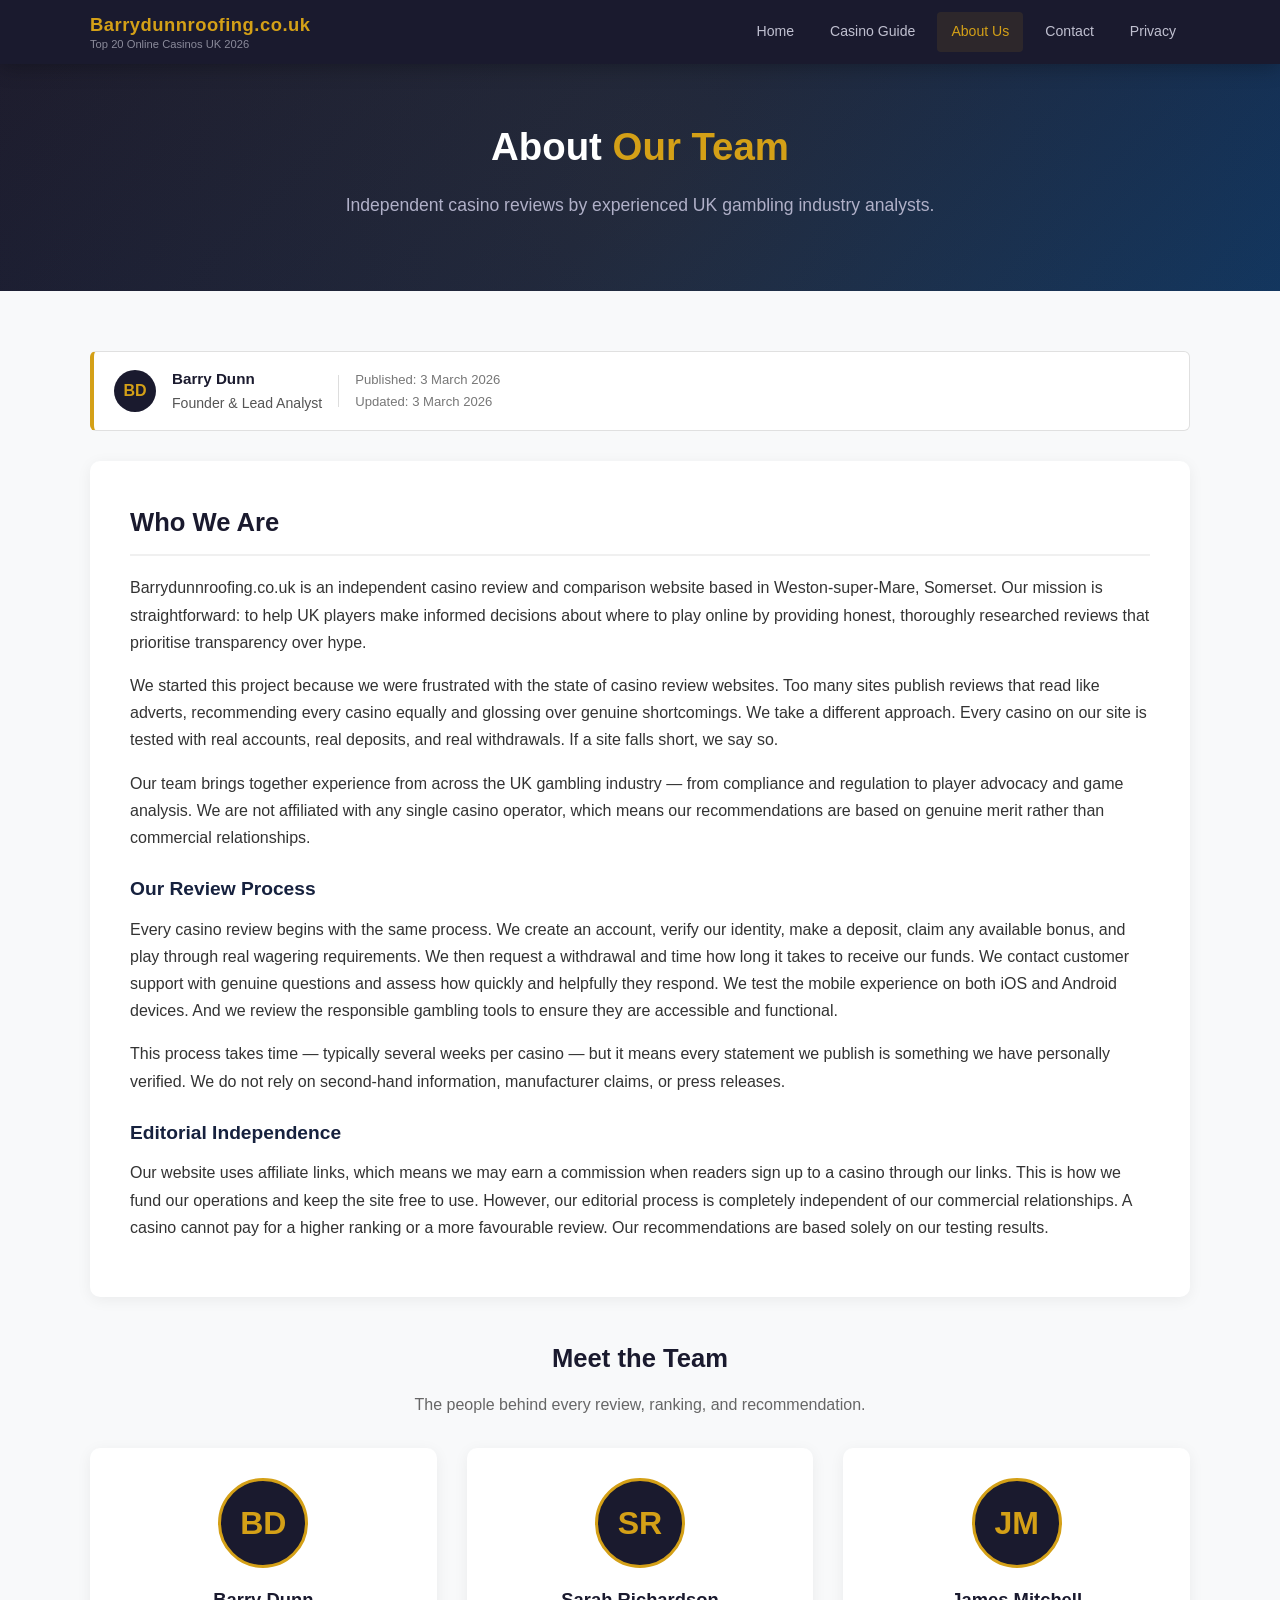
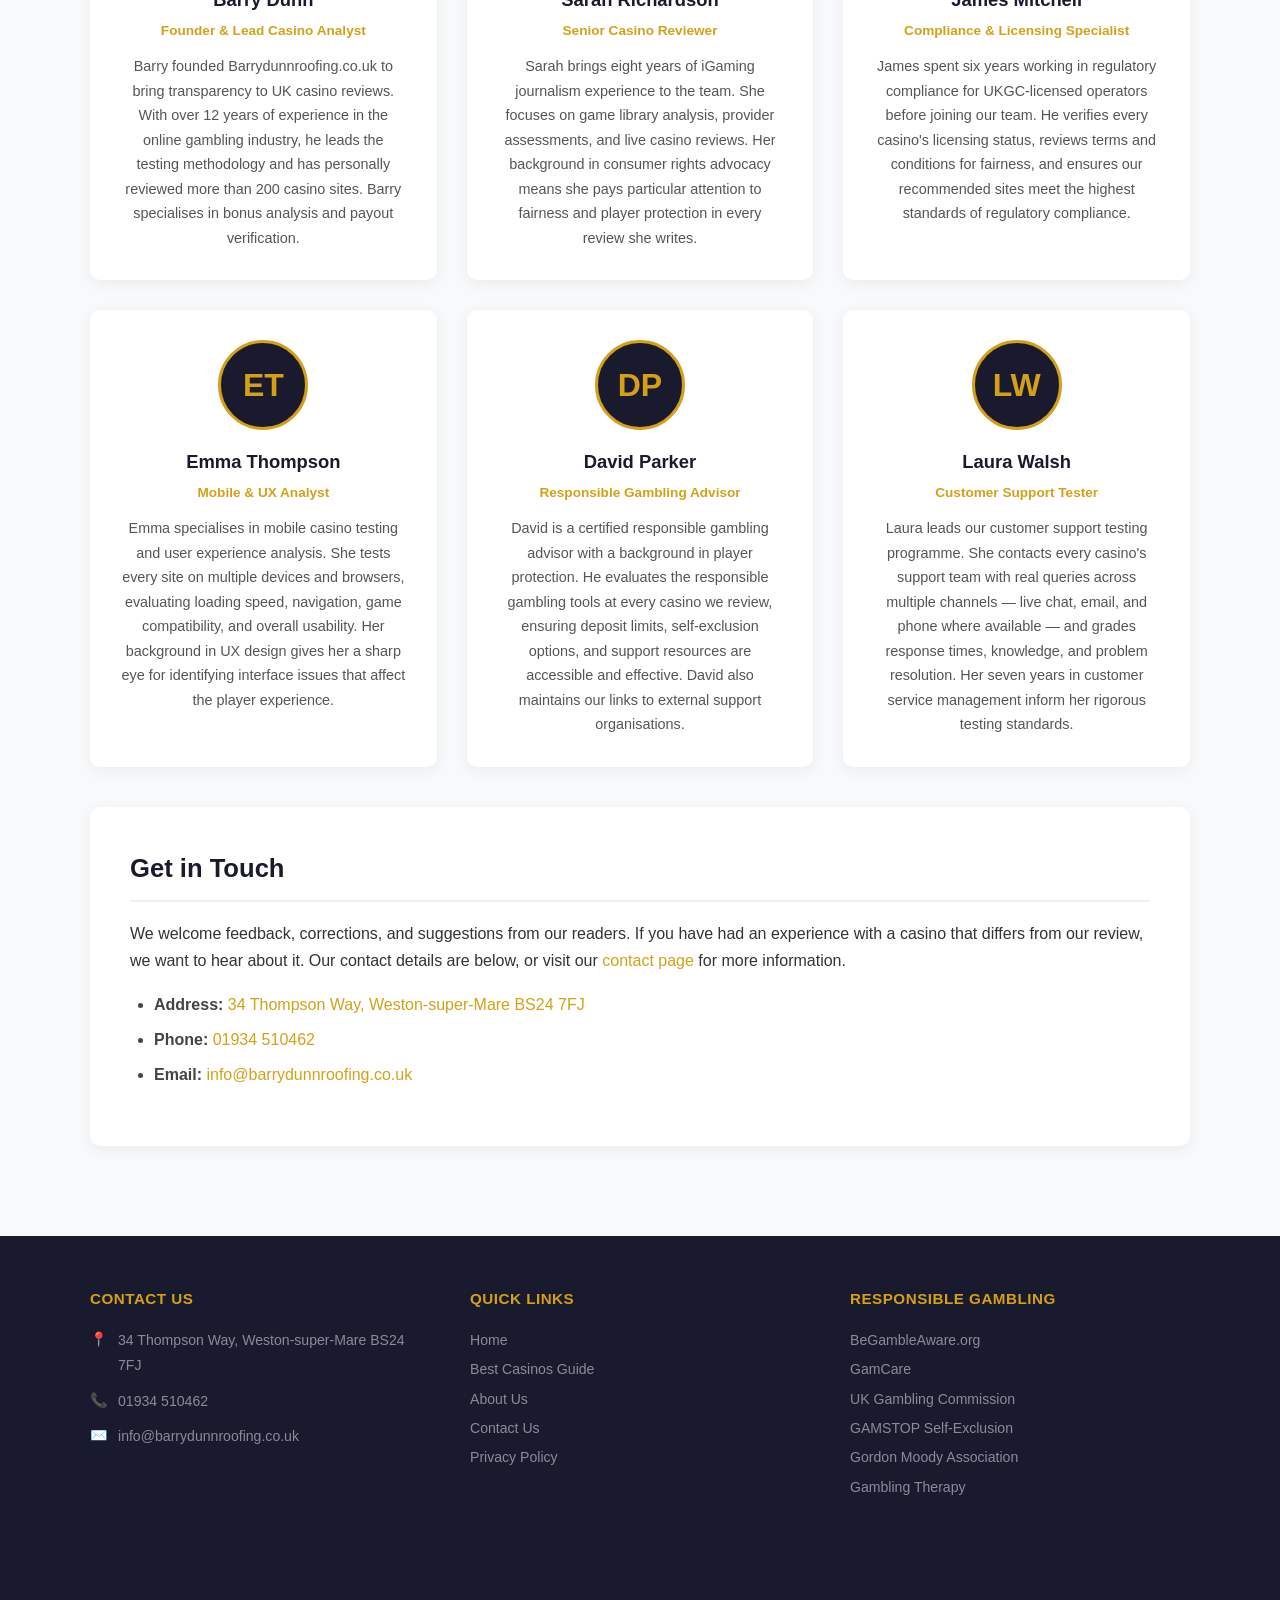
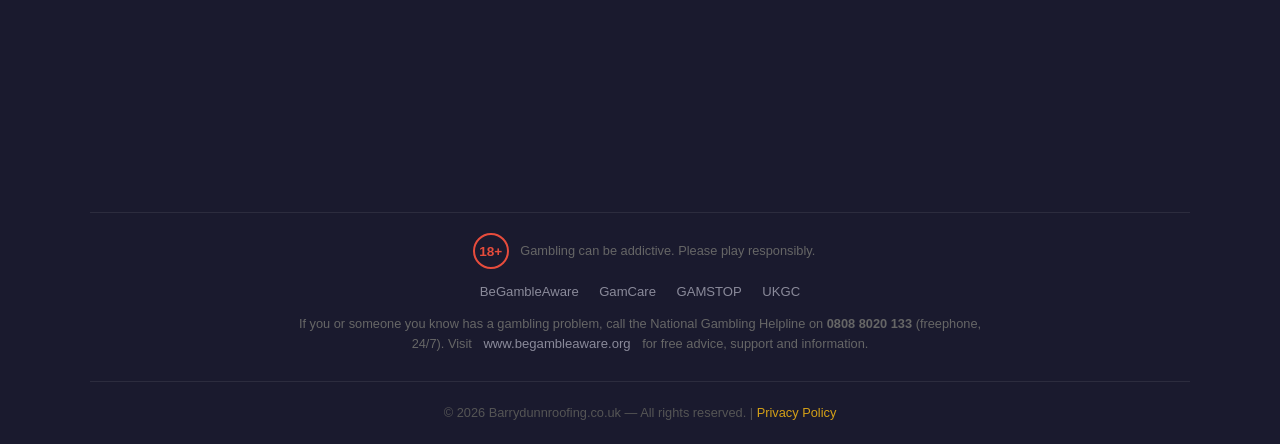
==== about-us.html @ 84cb3f4b "Add complete casino review website with 5 pages - Homepage with top 20 comparison table, 500+ words," ====
<!DOCTYPE html>
<html lang="en">
<head>
    <meta charset="UTF-8">
    <meta name="viewport" content="width=device-width, initial-scale=1.0">
    <title>About Us — Meet Our Casino Review Team | Barrydunnroofing.co.uk</title>
    <meta name="description" content="Meet the team behind Barrydunnroofing.co.uk. Our casino analysts bring years of industry experience to every review we publish.">
    <link rel="canonical" href="https://barrydunnroofing.co.uk/about-us">
    <link rel="stylesheet" href="style.css">
    <meta property="article:published_time" content="2026-03-03">
    <meta property="article:modified_time" content="2026-03-03">
    <script type="application/ld+json">
    {
        "@context": "https://schema.org",
        "@type": "AboutPage",
        "name": "About Us",
        "datePublished": "2026-03-03",
        "dateModified": "2026-03-03",
        "publisher": {
            "@type": "Organization",
            "name": "Barrydunnroofing.co.uk",
            "url": "https://barrydunnroofing.co.uk"
        }
    }
    </script>
</head>
<body>

<!-- HEADER -->
<header class="site-header">
    <nav class="nav-wrapper">
        <a href="/" class="logo">Barrydunnroofing.co.uk <span>Top 20 Online Casinos UK 2026</span></a>
        <button class="nav-toggle" aria-label="Toggle navigation" onclick="document.querySelector('.nav-menu').classList.toggle('open')">
            <span></span><span></span><span></span>
        </button>
        <div class="nav-menu">
            <a href="/">Home</a>
            <a href="/best-casinos-guide">Casino Guide</a>
            <a href="/about-us" class="active">About Us</a>
            <a href="/contact-us">Contact</a>
            <a href="/privacy-policy">Privacy</a>
        </div>
    </nav>
</header>

<!-- HERO -->
<section class="hero" style="padding:50px 0 40px">
    <div class="container">
        <h1>About <span class="gold">Our Team</span></h1>
        <p>Independent casino reviews by experienced UK gambling industry analysts.</p>
    </div>
</section>

<!-- MAIN -->
<main class="section">
    <div class="container">

        <div class="meta-box">
            <div class="meta-avatar">BD</div>
            <div class="meta-info">
                <strong>Barry Dunn</strong>
                Founder & Lead Analyst
            </div>
            <div class="meta-divider"></div>
            <div class="meta-date">
                <span>Published: 3 March 2026</span>
                <span>Updated: 3 March 2026</span>
            </div>
        </div>

        <div class="content-section">
            <h2>Who We Are</h2>
            <p>Barrydunnroofing.co.uk is an independent casino review and comparison website based in Weston-super-Mare, Somerset. Our mission is straightforward: to help UK players make informed decisions about where to play online by providing honest, thoroughly researched reviews that prioritise transparency over hype.</p>

            <p>We started this project because we were frustrated with the state of casino review websites. Too many sites publish reviews that read like adverts, recommending every casino equally and glossing over genuine shortcomings. We take a different approach. Every casino on our site is tested with real accounts, real deposits, and real withdrawals. If a site falls short, we say so.</p>

            <p>Our team brings together experience from across the UK gambling industry — from compliance and regulation to player advocacy and game analysis. We are not affiliated with any single casino operator, which means our recommendations are based on genuine merit rather than commercial relationships.</p>

            <h3>Our Review Process</h3>
            <p>Every casino review begins with the same process. We create an account, verify our identity, make a deposit, claim any available bonus, and play through real wagering requirements. We then request a withdrawal and time how long it takes to receive our funds. We contact customer support with genuine questions and assess how quickly and helpfully they respond. We test the mobile experience on both iOS and Android devices. And we review the responsible gambling tools to ensure they are accessible and functional.</p>

            <p>This process takes time — typically several weeks per casino — but it means every statement we publish is something we have personally verified. We do not rely on second-hand information, manufacturer claims, or press releases.</p>

            <h3>Editorial Independence</h3>
            <p>Our website uses affiliate links, which means we may earn a commission when readers sign up to a casino through our links. This is how we fund our operations and keep the site free to use. However, our editorial process is completely independent of our commercial relationships. A casino cannot pay for a higher ranking or a more favourable review. Our recommendations are based solely on our testing results.</p>
        </div>

        <h2 class="text-center" style="margin:40px 0 10px;font-size:1.6rem;">Meet the Team</h2>
        <p class="text-center" style="color:#666;margin-bottom:30px;">The people behind every review, ranking, and recommendation.</p>

        <div class="author-grid">
            <div class="author-card">
                <div class="author-avatar">BD</div>
                <h3>Barry Dunn</h3>
                <div class="role">Founder & Lead Casino Analyst</div>
                <p>Barry founded Barrydunnroofing.co.uk to bring transparency to UK casino reviews. With over 12 years of experience in the online gambling industry, he leads the testing methodology and has personally reviewed more than 200 casino sites. Barry specialises in bonus analysis and payout verification.</p>
            </div>
            <div class="author-card">
                <div class="author-avatar">SR</div>
                <h3>Sarah Richardson</h3>
                <div class="role">Senior Casino Reviewer</div>
                <p>Sarah brings eight years of iGaming journalism experience to the team. She focuses on game library analysis, provider assessments, and live casino reviews. Her background in consumer rights advocacy means she pays particular attention to fairness and player protection in every review she writes.</p>
            </div>
            <div class="author-card">
                <div class="author-avatar">JM</div>
                <h3>James Mitchell</h3>
                <div class="role">Compliance & Licensing Specialist</div>
                <p>James spent six years working in regulatory compliance for UKGC-licensed operators before joining our team. He verifies every casino's licensing status, reviews terms and conditions for fairness, and ensures our recommended sites meet the highest standards of regulatory compliance.</p>
            </div>
            <div class="author-card">
                <div class="author-avatar">ET</div>
                <h3>Emma Thompson</h3>
                <div class="role">Mobile & UX Analyst</div>
                <p>Emma specialises in mobile casino testing and user experience analysis. She tests every site on multiple devices and browsers, evaluating loading speed, navigation, game compatibility, and overall usability. Her background in UX design gives her a sharp eye for identifying interface issues that affect the player experience.</p>
            </div>
            <div class="author-card">
                <div class="author-avatar">DP</div>
                <h3>David Parker</h3>
                <div class="role">Responsible Gambling Advisor</div>
                <p>David is a certified responsible gambling advisor with a background in player protection. He evaluates the responsible gambling tools at every casino we review, ensuring deposit limits, self-exclusion options, and support resources are accessible and effective. David also maintains our links to external support organisations.</p>
            </div>
            <div class="author-card">
                <div class="author-avatar">LW</div>
                <h3>Laura Walsh</h3>
                <div class="role">Customer Support Tester</div>
                <p>Laura leads our customer support testing programme. She contacts every casino's support team with real queries across multiple channels — live chat, email, and phone where available — and grades response times, knowledge, and problem resolution. Her seven years in customer service management inform her rigorous testing standards.</p>
            </div>
        </div>

        <div class="content-section" style="margin-top:40px">
            <h2>Get in Touch</h2>
            <p>We welcome feedback, corrections, and suggestions from our readers. If you have had an experience with a casino that differs from our review, we want to hear about it. Our contact details are below, or visit our <a href="/contact-us">contact page</a> for more information.</p>
            <ul>
                <li><strong>Address:</strong> <a href="https://maps.app.goo.gl/gfs29KmWDo6RqDei9" target="_blank" rel="noopener">34 Thompson Way, Weston-super-Mare BS24 7FJ</a></li>
                <li><strong>Phone:</strong> <a href="tel:01934510462">01934 510462</a></li>
                <li><strong>Email:</strong> <a href="mailto:info@barrydunnroofing.co.uk">info@barrydunnroofing.co.uk</a></li>
            </ul>
        </div>

    </div>
</main>

<!-- FOOTER -->
<footer class="site-footer">
    <div class="container">
        <div class="footer-grid">
            <div class="footer-col">
                <h4>Contact Us</h4>
                <div class="footer-contact-item">
                    <span>📍</span>
                    <a href="https://maps.app.goo.gl/gfs29KmWDo6RqDei9" target="_blank" rel="noopener">34 Thompson Way, Weston-super-Mare BS24 7FJ</a>
                </div>
                <div class="footer-contact-item">
                    <span>📞</span>
                    <a href="tel:01934510462">01934 510462</a>
                </div>
                <div class="footer-contact-item">
                    <span>✉️</span>
                    <a href="mailto:info@barrydunnroofing.co.uk">info@barrydunnroofing.co.uk</a>
                </div>
            </div>
            <div class="footer-col">
                <h4>Quick Links</h4>
                <ul>
                    <li><a href="/">Home</a></li>
                    <li><a href="/best-casinos-guide">Best Casinos Guide</a></li>
                    <li><a href="/about-us">About Us</a></li>
                    <li><a href="/contact-us">Contact Us</a></li>
                    <li><a href="/privacy-policy">Privacy Policy</a></li>
                </ul>
            </div>
            <div class="footer-col">
                <h4>Responsible Gambling</h4>
                <ul>
                    <li><a href="https://www.begambleaware.org" target="_blank" rel="noopener">BeGambleAware.org</a></li>
                    <li><a href="https://www.gamcare.org.uk" target="_blank" rel="noopener">GamCare</a></li>
                    <li><a href="https://www.gamblingcommission.gov.uk" target="_blank" rel="noopener">UK Gambling Commission</a></li>
                    <li><a href="https://www.gamstop.co.uk" target="_blank" rel="noopener">GAMSTOP Self-Exclusion</a></li>
                    <li><a href="https://www.gordonmoody.org.uk" target="_blank" rel="noopener">Gordon Moody Association</a></li>
                    <li><a href="https://www.gamblingtherapy.org" target="_blank" rel="noopener">Gambling Therapy</a></li>
                </ul>
            </div>
        </div>
        <div class="footer-map">
            <iframe src="https://www.google.com/maps/embed?pb=!1m18!1m12!1m3!1d2472.449737532498!2d-2.957493!3d51.346600!2m3!1f0!2f0!3f0!3m2!1i1024!2i768!4f13.1!3m3!1m2!1s0x49d877e92ad5d57d%3A0xc52e2cadb00f358c!2s34%20Thompson%20Way%2C%20Weston-super-Mare%20BS24%207FJ!5e0!3m2!1sen!2suk!4v1709500000000!5m2!1sen!2suk" allowfullscreen="" loading="lazy" referrerpolicy="no-referrer-when-downgrade"></iframe>
        </div>
        <div class="footer-responsible">
            <p><span class="eighteen-plus">18+</span> Gambling can be addictive. Please play responsibly.</p>
            <a href="https://www.begambleaware.org" target="_blank" rel="noopener">BeGambleAware</a>
            <a href="https://www.gamcare.org.uk" target="_blank" rel="noopener">GamCare</a>
            <a href="https://www.gamstop.co.uk" target="_blank" rel="noopener">GAMSTOP</a>
            <a href="https://www.gamblingcommission.gov.uk" target="_blank" rel="noopener">UKGC</a>
            <p class="gamble-aware-text">If you or someone you know has a gambling problem, call the National Gambling Helpline on <strong>0808 8020 133</strong> (freephone, 24/7). Visit <a href="https://www.begambleaware.org" target="_blank" rel="noopener">www.begambleaware.org</a> for free advice, support and information.</p>
        </div>
        <div class="footer-bottom">
            <p>&copy; 2026 Barrydunnroofing.co.uk — All rights reserved. | <a href="/privacy-policy">Privacy Policy</a></p>
        </div>
    </div>
</footer>

</body>
</html>
---- style.css ----
/* ===== RESET & BASE ===== */
*,*::before,*::after{box-sizing:border-box;margin:0;padding:0}
html{scroll-behavior:smooth}
body{font-family:'Segoe UI',Roboto,Helvetica,Arial,sans-serif;color:#1a1a2e;background:#f8f9fa;line-height:1.7}
a{color:#d4a017;text-decoration:none;transition:color .2s}
a:hover{color:#b8860b}
img{max-width:100%;display:block}
ul{list-style:none}

/* ===== UTILITY ===== */
.container{max-width:1140px;margin:0 auto;padding:0 20px}
.section{padding:60px 0}
.text-center{text-align:center}
.btn{display:inline-block;padding:12px 28px;border-radius:6px;font-weight:700;font-size:.95rem;transition:all .25s;cursor:pointer;border:none}
.btn-primary{background:linear-gradient(135deg,#d4a017,#b8860b);color:#fff}
.btn-primary:hover{background:linear-gradient(135deg,#b8860b,#8b6914);color:#fff;transform:translateY(-2px);box-shadow:0 4px 15px rgba(212,160,23,.4)}
.btn-secondary{background:#1a1a2e;color:#fff}
.btn-secondary:hover{background:#16213e;color:#d4a017;transform:translateY(-2px)}

/* ===== HEADER / NAV ===== */
.site-header{background:#1a1a2e;padding:0;position:sticky;top:0;z-index:1000;box-shadow:0 2px 20px rgba(0,0,0,.3)}
.nav-wrapper{display:flex;align-items:center;justify-content:space-between;padding:12px 20px;max-width:1140px;margin:0 auto}
.logo{font-size:1.15rem;font-weight:800;color:#d4a017;letter-spacing:.5px;line-height:1.3}
.logo span{display:block;font-size:.7rem;color:#8a8a9a;font-weight:400;letter-spacing:0}
.nav-toggle{display:none;background:none;border:none;cursor:pointer;padding:8px}
.nav-toggle span{display:block;width:26px;height:3px;background:#d4a017;margin:5px 0;border-radius:2px;transition:all .3s}
.nav-menu{display:flex;gap:8px;align-items:center}
.nav-menu a{color:#c0c0d0;font-size:.88rem;font-weight:500;padding:8px 14px;border-radius:4px;transition:all .2s}
.nav-menu a:hover,.nav-menu a.active{color:#d4a017;background:rgba(212,160,23,.1)}

/* ===== HERO ===== */
.hero{background:linear-gradient(135deg,#1a1a2e 0%,#16213e 50%,#0f3460 100%);color:#fff;padding:70px 0 60px;text-align:center;position:relative;overflow:hidden}
.hero::before{content:'';position:absolute;top:-50%;left:-50%;width:200%;height:200%;background:radial-gradient(circle,rgba(212,160,23,.07) 0%,transparent 70%);animation:pulse 8s ease-in-out infinite}
@keyframes pulse{0%,100%{transform:scale(1)}50%{transform:scale(1.05)}}
.hero h1{font-size:2.4rem;font-weight:800;margin-bottom:12px;position:relative}
.hero h1 .gold{color:#d4a017}
.hero p{font-size:1.1rem;color:#b0b0c8;max-width:700px;margin:0 auto 30px;position:relative}
.hero-badges{display:flex;gap:16px;justify-content:center;flex-wrap:wrap;margin-bottom:30px;position:relative}
.hero-badge{background:rgba(255,255,255,.08);border:1px solid rgba(212,160,23,.25);padding:8px 18px;border-radius:30px;font-size:.82rem;color:#d4a017}

/* ===== META BOX ===== */
.meta-box{display:flex;align-items:center;gap:16px;background:#fff;border:1px solid #e0e0e0;border-left:4px solid #d4a017;border-radius:6px;padding:14px 20px;margin-bottom:30px;flex-wrap:wrap}
.meta-avatar{width:42px;height:42px;border-radius:50%;background:#1a1a2e;color:#d4a017;display:flex;align-items:center;justify-content:center;font-weight:700;font-size:1rem;flex-shrink:0}
.meta-info{font-size:.88rem;color:#555}
.meta-info strong{color:#1a1a2e;display:block;font-size:.95rem}
.meta-divider{width:1px;height:32px;background:#ddd}
.meta-date{font-size:.82rem;color:#777}
.meta-date span{display:block}

/* ===== COMPARISON TABLE ===== */
.table-wrapper{overflow-x:auto;margin:30px 0;border-radius:10px;box-shadow:0 4px 20px rgba(0,0,0,.08)}
.casino-table{width:100%;border-collapse:collapse;background:#fff;min-width:700px}
.casino-table thead{background:#1a1a2e}
.casino-table th{color:#d4a017;font-size:.82rem;font-weight:600;padding:14px 16px;text-align:left;text-transform:uppercase;letter-spacing:.5px}
.casino-table td{padding:14px 16px;border-bottom:1px solid #f0f0f0;font-size:.9rem;vertical-align:middle}
.casino-table tr.clickable-row{cursor:pointer;transition:all .2s}
.casino-table tr.clickable-row:hover{background:rgba(212,160,23,.06);transform:scale(1.005)}
.casino-rank{display:inline-flex;align-items:center;justify-content:center;width:30px;height:30px;border-radius:50%;background:#d4a017;color:#fff;font-weight:700;font-size:.85rem}
.casino-rank.top3{background:linear-gradient(135deg,#d4a017,#b8860b);box-shadow:0 2px 8px rgba(212,160,23,.4)}
.casino-name{font-weight:700;color:#1a1a2e}
.casino-bonus{color:#16213e;font-weight:600}
.casino-rating{color:#d4a017;font-weight:700}
.casino-badge{display:inline-block;padding:3px 10px;border-radius:20px;font-size:.72rem;font-weight:600;margin-left:6px}
.badge-new{background:rgba(46,204,113,.15);color:#27ae60}
.badge-hot{background:rgba(231,76,60,.15);color:#e74c3c}
.badge-top{background:rgba(212,160,23,.15);color:#b8860b}
.visit-btn{display:inline-block;background:linear-gradient(135deg,#d4a017,#b8860b);color:#fff;padding:7px 18px;border-radius:5px;font-size:.82rem;font-weight:600;transition:all .2s}
.visit-btn:hover{color:#fff;transform:translateY(-1px);box-shadow:0 3px 10px rgba(212,160,23,.35)}

/* ===== MOBILE CARDS (for comparison table) ===== */
.casino-cards{display:none}
.casino-card{background:#fff;border-radius:10px;box-shadow:0 3px 15px rgba(0,0,0,.08);padding:22px;margin-bottom:16px;border-left:4px solid #d4a017;cursor:pointer;transition:all .2s;text-decoration:none;display:block;color:inherit}
.casino-card:hover{transform:translateY(-2px);box-shadow:0 6px 25px rgba(0,0,0,.12);color:inherit}
.casino-card-header{display:flex;align-items:center;gap:12px;margin-bottom:12px}
.casino-card-body{display:grid;grid-template-columns:1fr 1fr;gap:8px;margin-bottom:14px}
.casino-card-body .card-detail{font-size:.85rem;color:#555}
.casino-card-body .card-detail strong{display:block;color:#1a1a2e;font-size:.9rem}
.casino-card .visit-btn{width:100%;text-align:center;display:block;padding:10px}

/* ===== CONTENT SECTIONS ===== */
.content-section{background:#fff;border-radius:10px;box-shadow:0 3px 15px rgba(0,0,0,.06);padding:40px;margin-bottom:30px}
.content-section h2{font-size:1.6rem;color:#1a1a2e;margin-bottom:18px;padding-bottom:10px;border-bottom:2px solid #f0f0f0}
.content-section h3{font-size:1.2rem;color:#16213e;margin:22px 0 10px}
.content-section p{margin-bottom:16px;color:#333}
.content-section ul,.content-section ol{margin:12px 0 18px 24px;list-style:disc}
.content-section ol{list-style:decimal}
.content-section li{margin-bottom:8px;color:#444}

/* ===== REVIEW CARDS ===== */
.review-card{background:#fff;border:1px solid #e8e8e8;border-radius:10px;padding:30px;margin-bottom:24px;transition:all .2s}
.review-card:hover{box-shadow:0 6px 25px rgba(0,0,0,.1)}
.review-card-header{display:flex;align-items:center;justify-content:space-between;margin-bottom:16px;flex-wrap:wrap;gap:12px}
.review-card h3{font-size:1.3rem;color:#1a1a2e;margin:0}
.review-card .rating-stars{color:#d4a017;font-size:1.1rem}
.review-card .bonus-highlight{background:linear-gradient(135deg,rgba(212,160,23,.1),rgba(184,134,11,.1));border:1px solid rgba(212,160,23,.3);border-radius:8px;padding:14px 18px;margin-bottom:16px;font-weight:600;color:#8b6914}
.review-card .pros-cons{display:grid;grid-template-columns:1fr 1fr;gap:20px;margin:16px 0}
.review-card .pros h4{color:#27ae60}
.review-card .cons h4{color:#e74c3c}
.review-card .pros ul,.review-card .cons ul{margin:8px 0 0 18px;list-style:disc}
.review-card .pros li{color:#2d8a56}
.review-card .cons li{color:#c0392b}

/* ===== ABOUT PAGE ===== */
.author-grid{display:grid;grid-template-columns:repeat(auto-fit,minmax(280px,1fr));gap:30px;margin-top:30px}
.author-card{background:#fff;border-radius:10px;box-shadow:0 3px 15px rgba(0,0,0,.06);padding:30px;text-align:center;transition:all .2s}
.author-card:hover{transform:translateY(-4px);box-shadow:0 8px 30px rgba(0,0,0,.1)}
.author-avatar{width:90px;height:90px;border-radius:50%;background:#1a1a2e;color:#d4a017;display:flex;align-items:center;justify-content:center;font-size:2rem;font-weight:700;margin:0 auto 16px;border:3px solid #d4a017}
.author-card h3{font-size:1.15rem;color:#1a1a2e;margin-bottom:4px}
.author-card .role{font-size:.85rem;color:#d4a017;font-weight:600;margin-bottom:12px}
.author-card p{font-size:.9rem;color:#555}

/* ===== CONTACT PAGE ===== */
.contact-grid{display:grid;grid-template-columns:1fr 1fr;gap:40px;margin-top:30px}
.contact-info-card{background:#fff;border-radius:10px;box-shadow:0 3px 15px rgba(0,0,0,.06);padding:30px}
.contact-info-card h3{margin-bottom:20px;color:#1a1a2e}
.contact-item{display:flex;align-items:flex-start;gap:14px;margin-bottom:20px}
.contact-icon{width:44px;height:44px;border-radius:50%;background:rgba(212,160,23,.1);color:#d4a017;display:flex;align-items:center;justify-content:center;font-size:1.2rem;flex-shrink:0}
.contact-item-text{font-size:.92rem;color:#555}
.contact-item-text strong{display:block;color:#1a1a2e;margin-bottom:2px}
.contact-item-text a{color:#d4a017}
.contact-map{border-radius:10px;overflow:hidden;box-shadow:0 3px 15px rgba(0,0,0,.06)}
.contact-map iframe{width:100%;height:100%;min-height:350px;border:0}

/* ===== PRIVACY / LEGAL ===== */
.legal-content{background:#fff;border-radius:10px;box-shadow:0 3px 15px rgba(0,0,0,.06);padding:40px;margin-bottom:30px}
.legal-content h2{font-size:1.4rem;margin:30px 0 12px;color:#1a1a2e}
.legal-content h3{font-size:1.15rem;margin:22px 0 8px;color:#16213e}
.legal-content p{color:#444;margin-bottom:14px}
.legal-content ul{margin:10px 0 18px 24px;list-style:disc}
.legal-content li{margin-bottom:6px;color:#555}

/* ===== FOOTER ===== */
.site-footer{background:#1a1a2e;color:#b0b0c8;padding:50px 0 0}
.footer-grid{display:grid;grid-template-columns:1fr 1fr 1fr;gap:40px;margin-bottom:40px}
.footer-col h4{color:#d4a017;font-size:.95rem;margin-bottom:16px;text-transform:uppercase;letter-spacing:.5px}
.footer-col p,.footer-col li,.footer-col a{font-size:.88rem;color:#8a8a9a;line-height:1.8}
.footer-col a:hover{color:#d4a017}
.footer-col ul{list-style:none}
.footer-col li{margin-bottom:4px}
.footer-contact-item{display:flex;align-items:flex-start;gap:10px;margin-bottom:10px;font-size:.88rem;color:#8a8a9a}
.footer-contact-item a{color:#8a8a9a}
.footer-contact-item a:hover{color:#d4a017}
.footer-map{border-radius:8px;overflow:hidden;margin-bottom:40px}
.footer-map iframe{width:100%;height:220px;border:0;filter:grayscale(.3);transition:filter .3s}
.footer-map:hover iframe{filter:grayscale(0)}
.footer-responsible{border-top:1px solid rgba(255,255,255,.08);padding:20px 0;text-align:center}
.footer-responsible p{font-size:.8rem;color:#666;margin-bottom:8px}
.footer-responsible a{color:#8a8a9a;margin:0 8px;font-size:.82rem}
.footer-responsible a:hover{color:#d4a017}
.footer-bottom{border-top:1px solid rgba(255,255,255,.08);padding:20px 0;text-align:center}
.footer-bottom p{font-size:.8rem;color:#555}
.eighteen-plus{display:inline-flex;align-items:center;justify-content:center;width:36px;height:36px;border-radius:50%;border:2px solid #e74c3c;color:#e74c3c;font-weight:800;font-size:.85rem;margin:0 8px}
.gamble-aware-text{font-size:.78rem;color:#777;max-width:700px;margin:10px auto 0;line-height:1.5}

/* ===== RESPONSIVE ===== */
@media(max-width:900px){
  .footer-grid{grid-template-columns:1fr}
  .contact-grid{grid-template-columns:1fr}
  .review-card .pros-cons{grid-template-columns:1fr}
}
@media(max-width:768px){
  .nav-toggle{display:block}
  .nav-menu{display:none;flex-direction:column;position:absolute;top:100%;left:0;right:0;background:#1a1a2e;padding:16px;gap:4px;border-top:1px solid rgba(255,255,255,.08)}
  .nav-menu.open{display:flex}
  .nav-menu a{padding:12px 16px;width:100%}
  .hero h1{font-size:1.7rem}
  .hero p{font-size:.95rem}
  .content-section{padding:24px}
  /* Table to cards */
  .table-wrapper{display:none}
  .casino-cards{display:block}
  .meta-box{flex-direction:column;align-items:flex-start;gap:10px}
  .meta-divider{display:none}
}
@media(max-width:480px){
  .hero{padding:50px 0 40px}
  .hero h1{font-size:1.45rem}
  .casino-card-body{grid-template-columns:1fr}
  .hero-badges{flex-direction:column;align-items:center}
}
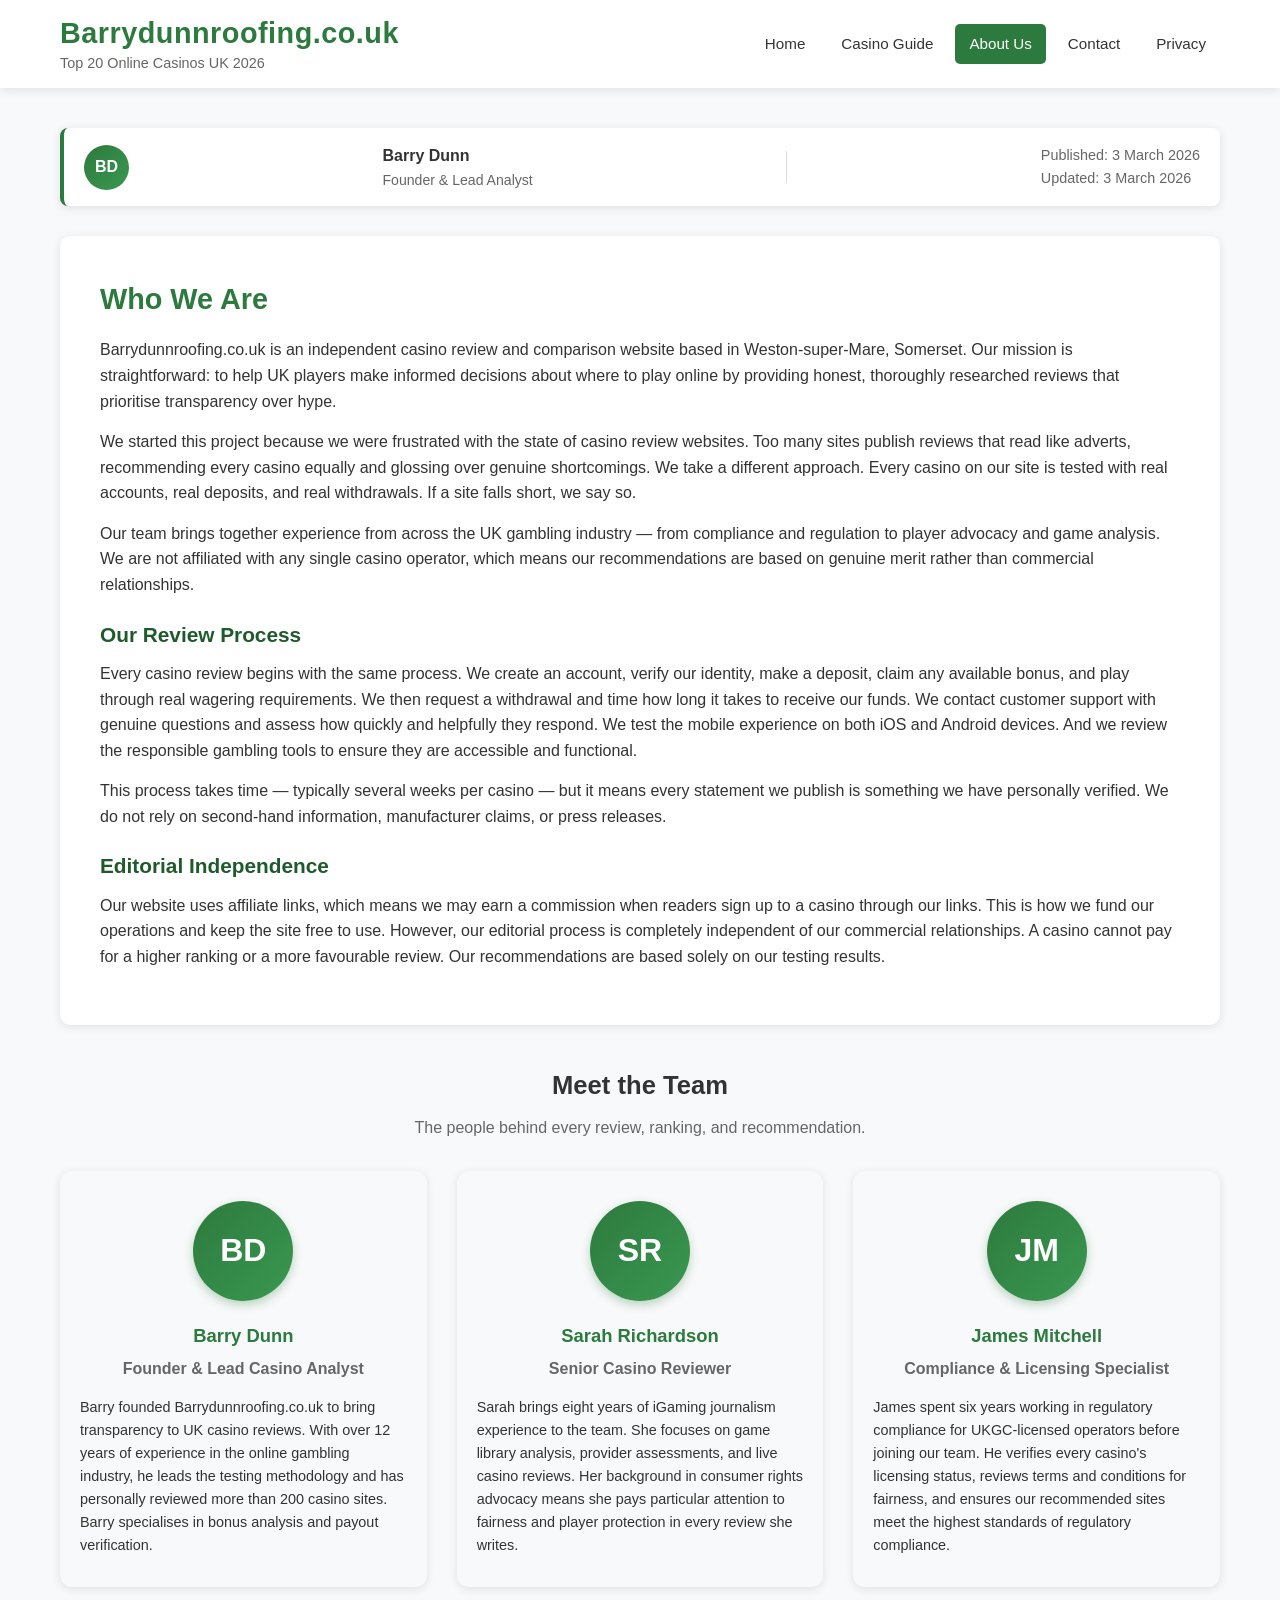
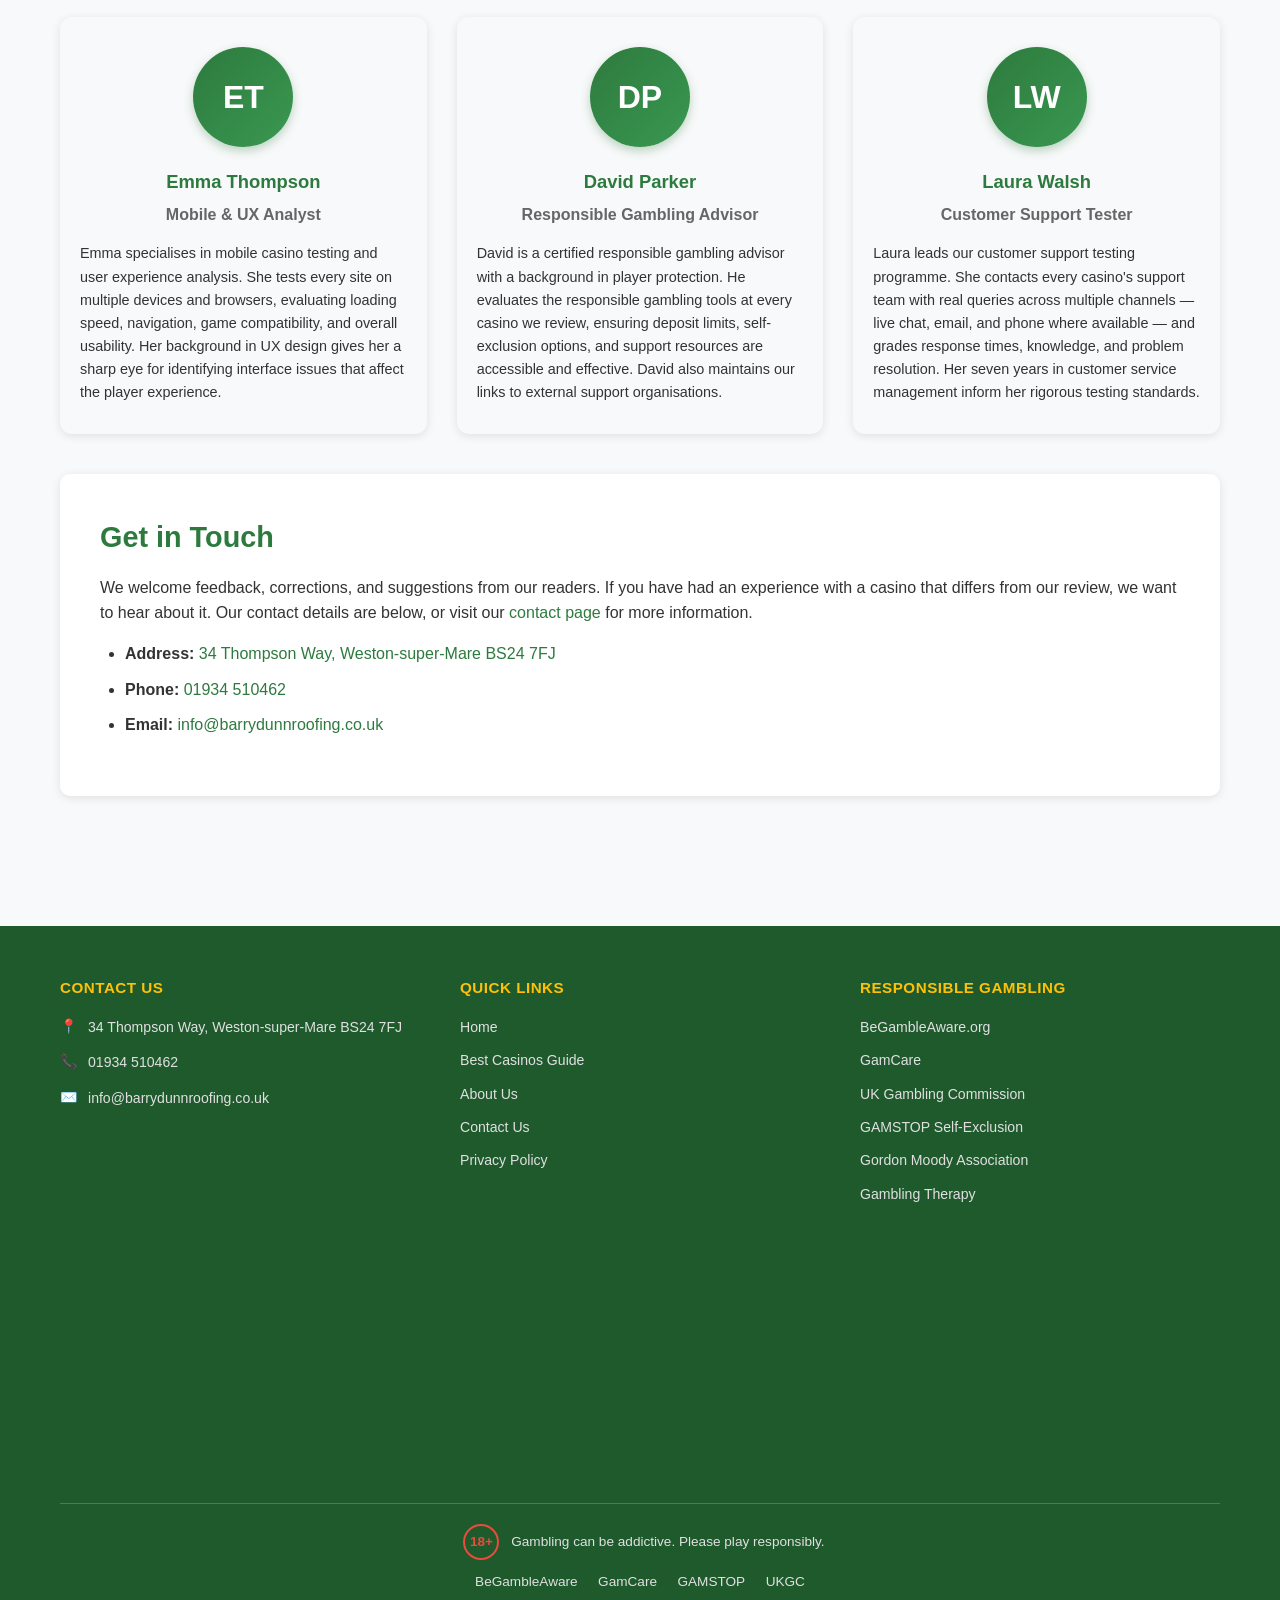
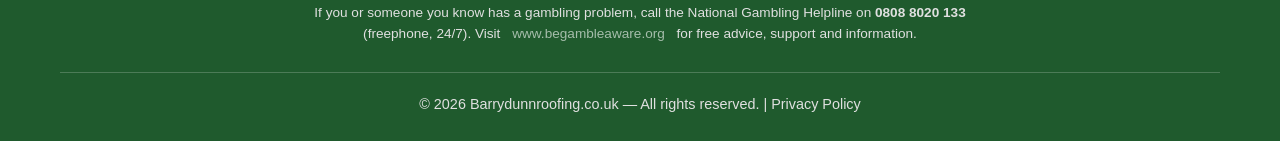
==== commit 4ec46216: "Remove hero section from all pages Deleted the hero banner section from index.html, about-us.html, c" ====
--- a/about-us.html
+++ b/about-us.html
@@ -42,14 +42,6 @@
         </div>
     </nav>
 </header>
-
-<!-- HERO -->
-<section class="hero" style="padding:50px 0 40px">
-    <div class="container">
-        <h1>About <span class="gold">Our Team</span></h1>
-        <p>Independent casino reviews by experienced UK gambling industry analysts.</p>
-    </div>
-</section>
 
 <!-- MAIN -->
 <main class="section">
--- a/style.css
+++ b/style.css
@@ -1,180 +1,1054 @@
-/* ===== RESET & BASE ===== */
-*,*::before,*::after{box-sizing:border-box;margin:0;padding:0}
-html{scroll-behavior:smooth}
-body{font-family:'Segoe UI',Roboto,Helvetica,Arial,sans-serif;color:#1a1a2e;background:#f8f9fa;line-height:1.7}
-a{color:#d4a017;text-decoration:none;transition:color .2s}
-a:hover{color:#b8860b}
-img{max-width:100%;display:block}
-ul{list-style:none}
-
-/* ===== UTILITY ===== */
-.container{max-width:1140px;margin:0 auto;padding:0 20px}
-.section{padding:60px 0}
-.text-center{text-align:center}
-.btn{display:inline-block;padding:12px 28px;border-radius:6px;font-weight:700;font-size:.95rem;transition:all .25s;cursor:pointer;border:none}
-.btn-primary{background:linear-gradient(135deg,#d4a017,#b8860b);color:#fff}
-.btn-primary:hover{background:linear-gradient(135deg,#b8860b,#8b6914);color:#fff;transform:translateY(-2px);box-shadow:0 4px 15px rgba(212,160,23,.4)}
-.btn-secondary{background:#1a1a2e;color:#fff}
-.btn-secondary:hover{background:#16213e;color:#d4a017;transform:translateY(-2px)}
-
-/* ===== HEADER / NAV ===== */
-.site-header{background:#1a1a2e;padding:0;position:sticky;top:0;z-index:1000;box-shadow:0 2px 20px rgba(0,0,0,.3)}
-.nav-wrapper{display:flex;align-items:center;justify-content:space-between;padding:12px 20px;max-width:1140px;margin:0 auto}
-.logo{font-size:1.15rem;font-weight:800;color:#d4a017;letter-spacing:.5px;line-height:1.3}
-.logo span{display:block;font-size:.7rem;color:#8a8a9a;font-weight:400;letter-spacing:0}
-.nav-toggle{display:none;background:none;border:none;cursor:pointer;padding:8px}
-.nav-toggle span{display:block;width:26px;height:3px;background:#d4a017;margin:5px 0;border-radius:2px;transition:all .3s}
-.nav-menu{display:flex;gap:8px;align-items:center}
-.nav-menu a{color:#c0c0d0;font-size:.88rem;font-weight:500;padding:8px 14px;border-radius:4px;transition:all .2s}
-.nav-menu a:hover,.nav-menu a.active{color:#d4a017;background:rgba(212,160,23,.1)}
-
-/* ===== HERO ===== */
-.hero{background:linear-gradient(135deg,#1a1a2e 0%,#16213e 50%,#0f3460 100%);color:#fff;padding:70px 0 60px;text-align:center;position:relative;overflow:hidden}
-.hero::before{content:'';position:absolute;top:-50%;left:-50%;width:200%;height:200%;background:radial-gradient(circle,rgba(212,160,23,.07) 0%,transparent 70%);animation:pulse 8s ease-in-out infinite}
-@keyframes pulse{0%,100%{transform:scale(1)}50%{transform:scale(1.05)}}
-.hero h1{font-size:2.4rem;font-weight:800;margin-bottom:12px;position:relative}
-.hero h1 .gold{color:#d4a017}
-.hero p{font-size:1.1rem;color:#b0b0c8;max-width:700px;margin:0 auto 30px;position:relative}
-.hero-badges{display:flex;gap:16px;justify-content:center;flex-wrap:wrap;margin-bottom:30px;position:relative}
-.hero-badge{background:rgba(255,255,255,.08);border:1px solid rgba(212,160,23,.25);padding:8px 18px;border-radius:30px;font-size:.82rem;color:#d4a017}
-
-/* ===== META BOX ===== */
-.meta-box{display:flex;align-items:center;gap:16px;background:#fff;border:1px solid #e0e0e0;border-left:4px solid #d4a017;border-radius:6px;padding:14px 20px;margin-bottom:30px;flex-wrap:wrap}
-.meta-avatar{width:42px;height:42px;border-radius:50%;background:#1a1a2e;color:#d4a017;display:flex;align-items:center;justify-content:center;font-weight:700;font-size:1rem;flex-shrink:0}
-.meta-info{font-size:.88rem;color:#555}
-.meta-info strong{color:#1a1a2e;display:block;font-size:.95rem}
-.meta-divider{width:1px;height:32px;background:#ddd}
-.meta-date{font-size:.82rem;color:#777}
-.meta-date span{display:block}
-
-/* ===== COMPARISON TABLE ===== */
-.table-wrapper{overflow-x:auto;margin:30px 0;border-radius:10px;box-shadow:0 4px 20px rgba(0,0,0,.08)}
-.casino-table{width:100%;border-collapse:collapse;background:#fff;min-width:700px}
-.casino-table thead{background:#1a1a2e}
-.casino-table th{color:#d4a017;font-size:.82rem;font-weight:600;padding:14px 16px;text-align:left;text-transform:uppercase;letter-spacing:.5px}
-.casino-table td{padding:14px 16px;border-bottom:1px solid #f0f0f0;font-size:.9rem;vertical-align:middle}
-.casino-table tr.clickable-row{cursor:pointer;transition:all .2s}
-.casino-table tr.clickable-row:hover{background:rgba(212,160,23,.06);transform:scale(1.005)}
-.casino-rank{display:inline-flex;align-items:center;justify-content:center;width:30px;height:30px;border-radius:50%;background:#d4a017;color:#fff;font-weight:700;font-size:.85rem}
-.casino-rank.top3{background:linear-gradient(135deg,#d4a017,#b8860b);box-shadow:0 2px 8px rgba(212,160,23,.4)}
-.casino-name{font-weight:700;color:#1a1a2e}
-.casino-bonus{color:#16213e;font-weight:600}
-.casino-rating{color:#d4a017;font-weight:700}
-.casino-badge{display:inline-block;padding:3px 10px;border-radius:20px;font-size:.72rem;font-weight:600;margin-left:6px}
-.badge-new{background:rgba(46,204,113,.15);color:#27ae60}
-.badge-hot{background:rgba(231,76,60,.15);color:#e74c3c}
-.badge-top{background:rgba(212,160,23,.15);color:#b8860b}
-.visit-btn{display:inline-block;background:linear-gradient(135deg,#d4a017,#b8860b);color:#fff;padding:7px 18px;border-radius:5px;font-size:.82rem;font-weight:600;transition:all .2s}
-.visit-btn:hover{color:#fff;transform:translateY(-1px);box-shadow:0 3px 10px rgba(212,160,23,.35)}
-
-/* ===== MOBILE CARDS (for comparison table) ===== */
-.casino-cards{display:none}
-.casino-card{background:#fff;border-radius:10px;box-shadow:0 3px 15px rgba(0,0,0,.08);padding:22px;margin-bottom:16px;border-left:4px solid #d4a017;cursor:pointer;transition:all .2s;text-decoration:none;display:block;color:inherit}
-.casino-card:hover{transform:translateY(-2px);box-shadow:0 6px 25px rgba(0,0,0,.12);color:inherit}
-.casino-card-header{display:flex;align-items:center;gap:12px;margin-bottom:12px}
-.casino-card-body{display:grid;grid-template-columns:1fr 1fr;gap:8px;margin-bottom:14px}
-.casino-card-body .card-detail{font-size:.85rem;color:#555}
-.casino-card-body .card-detail strong{display:block;color:#1a1a2e;font-size:.9rem}
-.casino-card .visit-btn{width:100%;text-align:center;display:block;padding:10px}
-
-/* ===== CONTENT SECTIONS ===== */
-.content-section{background:#fff;border-radius:10px;box-shadow:0 3px 15px rgba(0,0,0,.06);padding:40px;margin-bottom:30px}
-.content-section h2{font-size:1.6rem;color:#1a1a2e;margin-bottom:18px;padding-bottom:10px;border-bottom:2px solid #f0f0f0}
-.content-section h3{font-size:1.2rem;color:#16213e;margin:22px 0 10px}
-.content-section p{margin-bottom:16px;color:#333}
-.content-section ul,.content-section ol{margin:12px 0 18px 24px;list-style:disc}
-.content-section ol{list-style:decimal}
-.content-section li{margin-bottom:8px;color:#444}
-
-/* ===== REVIEW CARDS ===== */
-.review-card{background:#fff;border:1px solid #e8e8e8;border-radius:10px;padding:30px;margin-bottom:24px;transition:all .2s}
-.review-card:hover{box-shadow:0 6px 25px rgba(0,0,0,.1)}
-.review-card-header{display:flex;align-items:center;justify-content:space-between;margin-bottom:16px;flex-wrap:wrap;gap:12px}
-.review-card h3{font-size:1.3rem;color:#1a1a2e;margin:0}
-.review-card .rating-stars{color:#d4a017;font-size:1.1rem}
-.review-card .bonus-highlight{background:linear-gradient(135deg,rgba(212,160,23,.1),rgba(184,134,11,.1));border:1px solid rgba(212,160,23,.3);border-radius:8px;padding:14px 18px;margin-bottom:16px;font-weight:600;color:#8b6914}
-.review-card .pros-cons{display:grid;grid-template-columns:1fr 1fr;gap:20px;margin:16px 0}
-.review-card .pros h4{color:#27ae60}
-.review-card .cons h4{color:#e74c3c}
-.review-card .pros ul,.review-card .cons ul{margin:8px 0 0 18px;list-style:disc}
-.review-card .pros li{color:#2d8a56}
-.review-card .cons li{color:#c0392b}
-
-/* ===== ABOUT PAGE ===== */
-.author-grid{display:grid;grid-template-columns:repeat(auto-fit,minmax(280px,1fr));gap:30px;margin-top:30px}
-.author-card{background:#fff;border-radius:10px;box-shadow:0 3px 15px rgba(0,0,0,.06);padding:30px;text-align:center;transition:all .2s}
-.author-card:hover{transform:translateY(-4px);box-shadow:0 8px 30px rgba(0,0,0,.1)}
-.author-avatar{width:90px;height:90px;border-radius:50%;background:#1a1a2e;color:#d4a017;display:flex;align-items:center;justify-content:center;font-size:2rem;font-weight:700;margin:0 auto 16px;border:3px solid #d4a017}
-.author-card h3{font-size:1.15rem;color:#1a1a2e;margin-bottom:4px}
-.author-card .role{font-size:.85rem;color:#d4a017;font-weight:600;margin-bottom:12px}
-.author-card p{font-size:.9rem;color:#555}
-
-/* ===== CONTACT PAGE ===== */
-.contact-grid{display:grid;grid-template-columns:1fr 1fr;gap:40px;margin-top:30px}
-.contact-info-card{background:#fff;border-radius:10px;box-shadow:0 3px 15px rgba(0,0,0,.06);padding:30px}
-.contact-info-card h3{margin-bottom:20px;color:#1a1a2e}
-.contact-item{display:flex;align-items:flex-start;gap:14px;margin-bottom:20px}
-.contact-icon{width:44px;height:44px;border-radius:50%;background:rgba(212,160,23,.1);color:#d4a017;display:flex;align-items:center;justify-content:center;font-size:1.2rem;flex-shrink:0}
-.contact-item-text{font-size:.92rem;color:#555}
-.contact-item-text strong{display:block;color:#1a1a2e;margin-bottom:2px}
-.contact-item-text a{color:#d4a017}
-.contact-map{border-radius:10px;overflow:hidden;box-shadow:0 3px 15px rgba(0,0,0,.06)}
-.contact-map iframe{width:100%;height:100%;min-height:350px;border:0}
-
-/* ===== PRIVACY / LEGAL ===== */
-.legal-content{background:#fff;border-radius:10px;box-shadow:0 3px 15px rgba(0,0,0,.06);padding:40px;margin-bottom:30px}
-.legal-content h2{font-size:1.4rem;margin:30px 0 12px;color:#1a1a2e}
-.legal-content h3{font-size:1.15rem;margin:22px 0 8px;color:#16213e}
-.legal-content p{color:#444;margin-bottom:14px}
-.legal-content ul{margin:10px 0 18px 24px;list-style:disc}
-.legal-content li{margin-bottom:6px;color:#555}
-
-/* ===== FOOTER ===== */
-.site-footer{background:#1a1a2e;color:#b0b0c8;padding:50px 0 0}
-.footer-grid{display:grid;grid-template-columns:1fr 1fr 1fr;gap:40px;margin-bottom:40px}
-.footer-col h4{color:#d4a017;font-size:.95rem;margin-bottom:16px;text-transform:uppercase;letter-spacing:.5px}
-.footer-col p,.footer-col li,.footer-col a{font-size:.88rem;color:#8a8a9a;line-height:1.8}
-.footer-col a:hover{color:#d4a017}
-.footer-col ul{list-style:none}
-.footer-col li{margin-bottom:4px}
-.footer-contact-item{display:flex;align-items:flex-start;gap:10px;margin-bottom:10px;font-size:.88rem;color:#8a8a9a}
-.footer-contact-item a{color:#8a8a9a}
-.footer-contact-item a:hover{color:#d4a017}
-.footer-map{border-radius:8px;overflow:hidden;margin-bottom:40px}
-.footer-map iframe{width:100%;height:220px;border:0;filter:grayscale(.3);transition:filter .3s}
-.footer-map:hover iframe{filter:grayscale(0)}
-.footer-responsible{border-top:1px solid rgba(255,255,255,.08);padding:20px 0;text-align:center}
-.footer-responsible p{font-size:.8rem;color:#666;margin-bottom:8px}
-.footer-responsible a{color:#8a8a9a;margin:0 8px;font-size:.82rem}
-.footer-responsible a:hover{color:#d4a017}
-.footer-bottom{border-top:1px solid rgba(255,255,255,.08);padding:20px 0;text-align:center}
-.footer-bottom p{font-size:.8rem;color:#555}
-.eighteen-plus{display:inline-flex;align-items:center;justify-content:center;width:36px;height:36px;border-radius:50%;border:2px solid #e74c3c;color:#e74c3c;font-weight:800;font-size:.85rem;margin:0 8px}
-.gamble-aware-text{font-size:.78rem;color:#777;max-width:700px;margin:10px auto 0;line-height:1.5}
-
-/* ===== RESPONSIVE ===== */
-@media(max-width:900px){
-  .footer-grid{grid-template-columns:1fr}
-  .contact-grid{grid-template-columns:1fr}
-  .review-card .pros-cons{grid-template-columns:1fr}
-}
-@media(max-width:768px){
-  .nav-toggle{display:block}
-  .nav-menu{display:none;flex-direction:column;position:absolute;top:100%;left:0;right:0;background:#1a1a2e;padding:16px;gap:4px;border-top:1px solid rgba(255,255,255,.08)}
-  .nav-menu.open{display:flex}
-  .nav-menu a{padding:12px 16px;width:100%}
-  .hero h1{font-size:1.7rem}
-  .hero p{font-size:.95rem}
-  .content-section{padding:24px}
-  /* Table to cards */
-  .table-wrapper{display:none}
-  .casino-cards{display:block}
-  .meta-box{flex-direction:column;align-items:flex-start;gap:10px}
-  .meta-divider{display:none}
-}
-@media(max-width:480px){
-  .hero{padding:50px 0 40px}
-  .hero h1{font-size:1.45rem}
-  .casino-card-body{grid-template-columns:1fr}
-  .hero-badges{flex-direction:column;align-items:center}
-}
+/* ========================================
+   Global Styles & Reset
+   ======================================== */
+
+*,
+*::before,
+*::after {
+    margin: 0;
+    padding: 0;
+    box-sizing: border-box;
+}
+
+:root {
+    --primary-color: #2d7a3e;
+    --primary-dark: #1f5a2d;
+    --primary-light: #3a9851;
+    --accent-color: #ffc107;
+    --text-color: #333;
+    --text-light: #666;
+    --border-color: #ddd;
+    --bg-light: #f8f9fa;
+    --bg-white: #ffffff;
+    --shadow: 0 2px 10px rgba(0, 0, 0, 0.1);
+    --shadow-hover: 0 4px 20px rgba(0, 0, 0, 0.15);
+}
+
+html {
+    scroll-behavior: smooth;
+}
+
+body {
+    font-family: -apple-system, BlinkMacSystemFont, 'Segoe UI', 'Roboto', 'Oxygen', 'Ubuntu', 'Cantarell', 'Fira Sans', 'Droid Sans', 'Helvetica Neue', sans-serif;
+    line-height: 1.6;
+    color: var(--text-color);
+    background-color: var(--bg-light);
+}
+
+a {
+    color: var(--primary-color);
+    text-decoration: none;
+    transition: color 0.3s ease;
+}
+
+a:hover {
+    color: var(--primary-dark);
+}
+
+img {
+    max-width: 100%;
+    display: block;
+}
+
+ul {
+    list-style: none;
+}
+
+/* ========================================
+   Utility
+   ======================================== */
+
+.container {
+    max-width: 1200px;
+    margin: 0 auto;
+    padding: 0 20px;
+}
+
+.section {
+    padding: 40px 20px;
+}
+
+.text-center {
+    text-align: center;
+}
+
+.btn {
+    display: inline-block;
+    padding: 12px 30px;
+    border-radius: 25px;
+    font-weight: 700;
+    font-size: 0.95rem;
+    transition: all 0.3s ease;
+    cursor: pointer;
+    border: none;
+    text-align: center;
+}
+
+.btn-primary {
+    background: linear-gradient(135deg, var(--primary-color), var(--primary-light));
+    color: #fff !important;
+}
+
+.btn-primary:hover {
+    transform: scale(1.05);
+    box-shadow: var(--shadow-hover);
+    color: #fff !important;
+}
+
+.btn-secondary {
+    background-color: var(--bg-white);
+    color: var(--primary-color) !important;
+    border: 2px solid var(--primary-color);
+}
+
+.btn-secondary:hover {
+    background-color: var(--primary-color);
+    color: #fff !important;
+    transform: translateY(-2px);
+}
+
+/* ========================================
+   Header & Navigation
+   ======================================== */
+
+.site-header {
+    background-color: var(--bg-white);
+    box-shadow: var(--shadow);
+    position: sticky;
+    top: 0;
+    z-index: 1000;
+}
+
+.nav-wrapper {
+    display: flex;
+    align-items: center;
+    justify-content: space-between;
+    padding: 15px 20px;
+    max-width: 1200px;
+    margin: 0 auto;
+    flex-wrap: wrap;
+}
+
+.logo {
+    color: var(--primary-color);
+    font-size: 1.8rem;
+    font-weight: 800;
+    letter-spacing: 0.5px;
+    line-height: 1.3;
+}
+
+.logo span {
+    display: block;
+    font-size: 0.9rem;
+    color: var(--text-light);
+    font-weight: 400;
+    letter-spacing: 0;
+    margin-top: 2px;
+}
+
+.logo:hover {
+    color: var(--primary-dark);
+}
+
+.nav-toggle {
+    display: none;
+    background: none;
+    border: none;
+    cursor: pointer;
+    padding: 8px;
+}
+
+.nav-toggle span {
+    display: block;
+    width: 26px;
+    height: 3px;
+    background: var(--primary-color);
+    margin: 5px 0;
+    border-radius: 2px;
+    transition: all 0.3s;
+}
+
+.nav-menu {
+    display: flex;
+    gap: 8px;
+    align-items: center;
+    flex-wrap: wrap;
+}
+
+.nav-menu a {
+    color: var(--text-color);
+    font-size: 0.95rem;
+    font-weight: 500;
+    padding: 8px 14px;
+    border-radius: 5px;
+    transition: all 0.3s ease;
+    text-decoration: none;
+}
+
+.nav-menu a:hover,
+.nav-menu a.active {
+    background-color: var(--primary-color);
+    color: white;
+}
+
+/* ========================================
+   Meta Box (Author & Date)
+   ======================================== */
+
+.meta-box {
+    display: flex;
+    justify-content: space-between;
+    align-items: center;
+    background-color: var(--bg-white);
+    padding: 15px 20px;
+    border-radius: 8px;
+    margin-bottom: 30px;
+    border-left: 4px solid var(--primary-color);
+    flex-wrap: wrap;
+    gap: 15px;
+    box-shadow: var(--shadow);
+}
+
+.meta-avatar {
+    width: 45px;
+    height: 45px;
+    border-radius: 50%;
+    background: linear-gradient(135deg, var(--primary-color), var(--primary-light));
+    color: white;
+    display: flex;
+    align-items: center;
+    justify-content: center;
+    font-weight: bold;
+    font-size: 1rem;
+    flex-shrink: 0;
+}
+
+.meta-info {
+    font-size: 0.88rem;
+    color: var(--text-light);
+}
+
+.meta-info strong {
+    color: var(--text-color);
+    display: block;
+    font-size: 1rem;
+}
+
+.meta-divider {
+    width: 1px;
+    height: 32px;
+    background: var(--border-color);
+}
+
+.meta-date {
+    font-size: 0.9rem;
+    color: var(--text-light);
+}
+
+.meta-date span {
+    display: block;
+}
+
+/* ========================================
+   Content Sections
+   ======================================== */
+
+.content-section {
+    background-color: var(--bg-white);
+    padding: 40px;
+    border-radius: 10px;
+    box-shadow: var(--shadow);
+    margin-bottom: 30px;
+}
+
+.content-section h2 {
+    color: var(--primary-color);
+    font-size: 1.8rem;
+    margin-bottom: 15px;
+    margin-top: 30px;
+}
+
+.content-section h2:first-child {
+    margin-top: 0;
+}
+
+.content-section h3 {
+    color: var(--primary-dark);
+    font-size: 1.3rem;
+    margin: 20px 0 10px;
+}
+
+.content-section p {
+    margin-bottom: 15px;
+    color: var(--text-color);
+}
+
+.content-section ul,
+.content-section ol {
+    margin: 12px 0 18px 25px;
+    list-style: disc;
+}
+
+.content-section ol {
+    list-style: decimal;
+}
+
+.content-section li {
+    margin-bottom: 10px;
+    color: var(--text-color);
+}
+
+/* ========================================
+   Comparison Table (Desktop)
+   ======================================== */
+
+.table-wrapper {
+    overflow-x: auto;
+    margin: 30px 0;
+    border-radius: 10px;
+    box-shadow: var(--shadow);
+}
+
+.casino-table {
+    width: 100%;
+    border-collapse: collapse;
+    background: var(--bg-white);
+    min-width: 700px;
+}
+
+.casino-table thead {
+    background: linear-gradient(135deg, var(--primary-color), var(--primary-light));
+}
+
+.casino-table th {
+    color: #fff;
+    font-size: 0.85rem;
+    font-weight: 600;
+    padding: 14px 16px;
+    text-align: left;
+    text-transform: uppercase;
+    letter-spacing: 0.5px;
+}
+
+.casino-table td {
+    padding: 14px 16px;
+    border-bottom: 1px solid #f0f0f0;
+    font-size: 0.9rem;
+    vertical-align: middle;
+}
+
+.casino-table tr.clickable-row {
+    cursor: pointer;
+    transition: all 0.2s;
+}
+
+.casino-table tr.clickable-row:hover {
+    background: rgba(45, 122, 62, 0.06);
+    transform: scale(1.005);
+}
+
+.casino-rank {
+    display: inline-flex;
+    align-items: center;
+    justify-content: center;
+    width: 30px;
+    height: 30px;
+    border-radius: 50%;
+    background: var(--primary-color);
+    color: #fff;
+    font-weight: 700;
+    font-size: 0.85rem;
+}
+
+.casino-rank.top3 {
+    background: linear-gradient(135deg, var(--accent-color), #e0a800);
+    box-shadow: 0 2px 8px rgba(255, 193, 7, 0.4);
+    color: var(--text-color);
+}
+
+.casino-name {
+    font-weight: 700;
+    color: var(--primary-color);
+}
+
+.casino-bonus {
+    color: var(--text-color);
+    font-weight: 600;
+}
+
+.casino-rating {
+    color: var(--accent-color);
+    font-weight: 700;
+}
+
+.casino-badge {
+    display: inline-block;
+    padding: 3px 10px;
+    border-radius: 20px;
+    font-size: 0.72rem;
+    font-weight: 600;
+    margin-left: 6px;
+}
+
+.badge-new {
+    background: rgba(46, 204, 113, 0.15);
+    color: #27ae60;
+}
+
+.badge-hot {
+    background: rgba(231, 76, 60, 0.15);
+    color: #e74c3c;
+}
+
+.badge-top {
+    background: rgba(255, 193, 7, 0.15);
+    color: #b8860b;
+}
+
+.visit-btn {
+    display: inline-block;
+    background: linear-gradient(135deg, var(--primary-color), var(--primary-light));
+    color: #fff !important;
+    padding: 8px 20px;
+    border-radius: 25px;
+    font-size: 0.85rem;
+    font-weight: 600;
+    transition: all 0.3s ease;
+    text-decoration: none;
+}
+
+.visit-btn:hover {
+    color: #fff !important;
+    transform: scale(1.05);
+    box-shadow: var(--shadow-hover);
+}
+
+/* ========================================
+   Mobile Casino Cards
+   ======================================== */
+
+.casino-cards {
+    display: none;
+}
+
+.casino-card {
+    background: var(--bg-white);
+    border-radius: 12px;
+    box-shadow: var(--shadow);
+    padding: 22px;
+    margin-bottom: 16px;
+    border-left: 4px solid var(--primary-color);
+    cursor: pointer;
+    transition: all 0.3s ease;
+    text-decoration: none;
+    display: block;
+    color: inherit;
+}
+
+.casino-card:hover {
+    transform: translateY(-3px);
+    box-shadow: var(--shadow-hover);
+    color: inherit;
+}
+
+.casino-card-header {
+    display: flex;
+    align-items: center;
+    gap: 12px;
+    margin-bottom: 12px;
+}
+
+.casino-card-body {
+    display: grid;
+    grid-template-columns: 1fr 1fr;
+    gap: 8px;
+    margin-bottom: 14px;
+}
+
+.casino-card-body .card-detail {
+    font-size: 0.85rem;
+    color: var(--text-light);
+}
+
+.casino-card-body .card-detail strong {
+    display: block;
+    color: var(--text-color);
+    font-size: 0.9rem;
+}
+
+.casino-card .visit-btn {
+    width: 100%;
+    text-align: center;
+    display: block;
+    padding: 10px;
+}
+
+/* ========================================
+   Review Cards (Casino Guide)
+   ======================================== */
+
+.review-card {
+    background: var(--bg-white);
+    border: 2px solid var(--border-color);
+    border-radius: 12px;
+    padding: 30px;
+    margin-bottom: 24px;
+    box-shadow: var(--shadow);
+    transition: all 0.3s ease;
+}
+
+.review-card:hover {
+    box-shadow: var(--shadow-hover);
+    transform: translateY(-3px);
+}
+
+.review-card-header {
+    display: flex;
+    align-items: center;
+    justify-content: space-between;
+    margin-bottom: 16px;
+    flex-wrap: wrap;
+    gap: 12px;
+}
+
+.review-card h3 {
+    font-size: 1.4rem;
+    color: var(--primary-color);
+    margin: 0;
+}
+
+.review-card .rating-stars {
+    color: var(--accent-color);
+    font-size: 1.1rem;
+    font-weight: 700;
+}
+
+.review-card .bonus-highlight {
+    background: linear-gradient(135deg, rgba(45, 122, 62, 0.08), rgba(58, 152, 81, 0.08));
+    border: 1px solid rgba(45, 122, 62, 0.25);
+    border-radius: 8px;
+    padding: 14px 18px;
+    margin-bottom: 16px;
+    font-weight: 600;
+    color: var(--primary-dark);
+}
+
+.review-card .pros-cons {
+    display: grid;
+    grid-template-columns: 1fr 1fr;
+    gap: 20px;
+    margin: 20px 0;
+}
+
+.review-card .pros h4 {
+    color: #27ae60;
+    margin-bottom: 8px;
+}
+
+.review-card .cons h4 {
+    color: #e74c3c;
+    margin-bottom: 8px;
+}
+
+.review-card .pros ul,
+.review-card .cons ul {
+    margin: 8px 0 0 18px;
+    list-style: disc;
+}
+
+.review-card .pros li {
+    color: #2d8a56;
+    margin-bottom: 6px;
+}
+
+.review-card .cons li {
+    color: #c0392b;
+    margin-bottom: 6px;
+}
+
+/* ========================================
+   About Page — Team Section
+   ======================================== */
+
+.author-grid {
+    display: grid;
+    grid-template-columns: repeat(auto-fit, minmax(280px, 1fr));
+    gap: 30px;
+    margin-top: 30px;
+}
+
+.author-card {
+    text-align: center;
+    padding: 30px 20px;
+    background-color: var(--bg-light);
+    border-radius: 12px;
+    box-shadow: var(--shadow);
+    transition: all 0.3s ease;
+}
+
+.author-card:hover {
+    transform: translateY(-5px);
+    box-shadow: var(--shadow-hover);
+}
+
+.author-avatar {
+    width: 100px;
+    height: 100px;
+    border-radius: 50%;
+    background: linear-gradient(135deg, var(--primary-color), var(--primary-light));
+    color: white;
+    display: flex;
+    align-items: center;
+    justify-content: center;
+    font-weight: bold;
+    font-size: 2rem;
+    margin: 0 auto 20px;
+    box-shadow: 0 4px 10px rgba(45, 122, 62, 0.3);
+}
+
+.author-card h3 {
+    color: var(--primary-color);
+    margin: 15px 0 5px;
+    font-size: 1.15rem;
+}
+
+.author-card .role {
+    color: var(--text-light);
+    font-weight: bold;
+    margin-bottom: 15px;
+    display: block;
+}
+
+.author-card p {
+    color: var(--text-color);
+    text-align: left;
+    line-height: 1.6;
+    font-size: 0.9rem;
+}
+
+/* ========================================
+   Contact Page
+   ======================================== */
+
+.contact-grid {
+    display: grid;
+    grid-template-columns: 1fr 1fr;
+    gap: 40px;
+    margin: 30px 0;
+}
+
+.contact-info-card {
+    background: var(--bg-white);
+    border-radius: 12px;
+    box-shadow: var(--shadow);
+    padding: 30px;
+}
+
+.contact-info-card h3 {
+    color: var(--primary-color);
+    margin-bottom: 20px;
+}
+
+.contact-item {
+    display: flex;
+    align-items: flex-start;
+    gap: 14px;
+    margin-bottom: 20px;
+}
+
+.contact-icon {
+    width: 44px;
+    height: 44px;
+    border-radius: 50%;
+    background: rgba(45, 122, 62, 0.1);
+    color: var(--primary-color);
+    display: flex;
+    align-items: center;
+    justify-content: center;
+    font-size: 1.2rem;
+    flex-shrink: 0;
+}
+
+.contact-item-text {
+    font-size: 0.92rem;
+    color: var(--text-light);
+}
+
+.contact-item-text strong {
+    display: block;
+    color: var(--text-color);
+    margin-bottom: 2px;
+}
+
+.contact-item-text a {
+    color: var(--primary-color);
+}
+
+.contact-map {
+    border-radius: 12px;
+    overflow: hidden;
+    box-shadow: var(--shadow);
+}
+
+.contact-map iframe {
+    width: 100%;
+    height: 100%;
+    min-height: 350px;
+    border: 0;
+}
+
+/* ========================================
+   Legal / Privacy Content
+   ======================================== */
+
+.legal-content {
+    background: var(--bg-white);
+    border-radius: 10px;
+    box-shadow: var(--shadow);
+    padding: 40px;
+    margin-bottom: 30px;
+}
+
+.legal-content h2 {
+    font-size: 1.4rem;
+    margin: 30px 0 12px;
+    color: var(--primary-color);
+}
+
+.legal-content h2:first-child {
+    margin-top: 0;
+}
+
+.legal-content h3 {
+    font-size: 1.15rem;
+    margin: 22px 0 8px;
+    color: var(--primary-dark);
+}
+
+.legal-content p {
+    color: var(--text-color);
+    margin-bottom: 14px;
+}
+
+.legal-content ul {
+    margin: 10px 0 18px 24px;
+    list-style: disc;
+}
+
+.legal-content li {
+    margin-bottom: 6px;
+    color: var(--text-light);
+}
+
+/* ========================================
+   Footer
+   ======================================== */
+
+.site-footer {
+    background-color: var(--primary-dark);
+    color: white;
+    padding: 50px 0 0;
+    margin-top: 60px;
+}
+
+.footer-grid {
+    display: grid;
+    grid-template-columns: repeat(auto-fit, minmax(250px, 1fr));
+    gap: 40px;
+    margin-bottom: 30px;
+}
+
+.footer-col h4 {
+    color: var(--accent-color);
+    font-size: 0.95rem;
+    margin-bottom: 15px;
+    text-transform: uppercase;
+    letter-spacing: 0.5px;
+}
+
+.footer-col p,
+.footer-col li,
+.footer-col a {
+    font-size: 0.88rem;
+    color: #e0e0e0;
+    line-height: 1.8;
+    text-decoration: none;
+}
+
+.footer-col a:hover {
+    color: var(--accent-color);
+}
+
+.footer-col ul {
+    list-style: none;
+}
+
+.footer-col ul li {
+    margin-bottom: 8px;
+}
+
+.footer-contact-item {
+    display: flex;
+    align-items: flex-start;
+    gap: 10px;
+    margin-bottom: 10px;
+    font-size: 0.88rem;
+    color: #e0e0e0;
+}
+
+.footer-contact-item a {
+    color: #e0e0e0;
+}
+
+.footer-contact-item a:hover {
+    color: var(--accent-color);
+}
+
+.footer-map {
+    border-radius: 10px;
+    overflow: hidden;
+    margin-bottom: 30px;
+}
+
+.footer-map iframe {
+    width: 100%;
+    height: 220px;
+    border: 0;
+    filter: grayscale(0.3);
+    transition: filter 0.3s;
+}
+
+.footer-map:hover iframe {
+    filter: grayscale(0);
+}
+
+.footer-responsible {
+    border-top: 1px solid rgba(255, 255, 255, 0.2);
+    padding: 20px 0;
+    text-align: center;
+}
+
+.footer-responsible p {
+    font-size: 0.85rem;
+    color: #e0e0e0;
+    margin-bottom: 8px;
+}
+
+.footer-responsible a {
+    color: #e0e0e0;
+    margin: 0 8px;
+    font-size: 0.85rem;
+    text-decoration: none;
+}
+
+.footer-responsible a:hover {
+    color: var(--accent-color);
+}
+
+.eighteen-plus {
+    display: inline-flex;
+    align-items: center;
+    justify-content: center;
+    width: 36px;
+    height: 36px;
+    border-radius: 50%;
+    border: 2px solid #e74c3c;
+    color: #e74c3c;
+    font-weight: 800;
+    font-size: 0.85rem;
+    margin: 0 8px;
+}
+
+.gamble-aware-text {
+    font-size: 0.82rem;
+    color: rgba(255, 255, 255, 0.5);
+    max-width: 700px;
+    margin: 10px auto 0;
+    line-height: 1.5;
+}
+
+.gamble-aware-text a {
+    color: rgba(255, 255, 255, 0.6);
+}
+
+.gamble-aware-text a:hover {
+    color: var(--accent-color);
+}
+
+.footer-bottom {
+    border-top: 1px solid rgba(255, 255, 255, 0.2);
+    padding: 20px 0;
+    text-align: center;
+}
+
+.footer-bottom p {
+    color: #e0e0e0;
+    margin-bottom: 5px;
+    font-size: 0.9rem;
+}
+
+.footer-bottom a {
+    color: #e0e0e0;
+}
+
+.footer-bottom a:hover {
+    color: var(--accent-color);
+}
+
+.disclaimer {
+    font-size: 0.85rem;
+    color: rgba(255, 255, 255, 0.5);
+}
+
+/* ========================================
+   Responsive Design
+   ======================================== */
+
+@media (max-width: 900px) {
+    .contact-grid {
+        grid-template-columns: 1fr;
+    }
+
+    .review-card .pros-cons {
+        grid-template-columns: 1fr;
+    }
+}
+
+@media (max-width: 768px) {
+    .nav-wrapper {
+        flex-direction: column;
+        gap: 15px;
+    }
+
+    .nav-toggle {
+        display: block;
+        position: absolute;
+        right: 20px;
+        top: 18px;
+    }
+
+    .nav-wrapper {
+        position: relative;
+    }
+
+    .nav-menu {
+        display: none;
+        flex-direction: column;
+        width: 100%;
+        gap: 4px;
+    }
+
+    .nav-menu.open {
+        display: flex;
+    }
+
+    .nav-menu a {
+        padding: 12px 16px;
+        width: 100%;
+        text-align: center;
+    }
+
+    h1 {
+        font-size: 2rem;
+    }
+
+    h2 {
+        font-size: 1.5rem;
+    }
+
+    .content-section {
+        padding: 25px;
+    }
+
+    .meta-box {
+        flex-direction: column;
+        align-items: flex-start;
+    }
+
+    .meta-divider {
+        display: none;
+    }
+
+    /* Table to cards on mobile */
+    .table-wrapper {
+        display: none;
+    }
+
+    .casino-cards {
+        display: block;
+    }
+
+    .casino-item {
+        flex-direction: column;
+        align-items: flex-start;
+    }
+
+    .author-grid {
+        grid-template-columns: 1fr;
+    }
+
+    .footer-grid {
+        grid-template-columns: 1fr;
+        gap: 30px;
+    }
+}
+
+@media (max-width: 480px) {
+    .logo {
+        font-size: 1.5rem;
+    }
+
+    h1 {
+        font-size: 1.7rem;
+    }
+
+    .content-section {
+        padding: 20px;
+    }
+
+    .nav-menu a {
+        padding: 10px 14px;
+        font-size: 0.9rem;
+    }
+
+    .author-avatar {
+        width: 80px;
+        height: 80px;
+        font-size: 1.5rem;
+    }
+
+    .casino-card-body {
+        grid-template-columns: 1fr;
+    }
+
+    .visit-btn {
+        width: 100%;
+        text-align: center;
+    }
+
+    .btn {
+        width: 100%;
+    }
+}
+
+/* ========================================
+   Print Styles
+   ======================================== */
+
+@media print {
+    .site-header,
+    .site-footer,
+    .nav-menu,
+    .nav-toggle,
+    .btn,
+    .visit-btn {
+        display: none;
+    }
+
+    .content-section,
+    .review-card,
+    .legal-content {
+        box-shadow: none;
+        border: 1px solid #ddd;
+    }
+}
